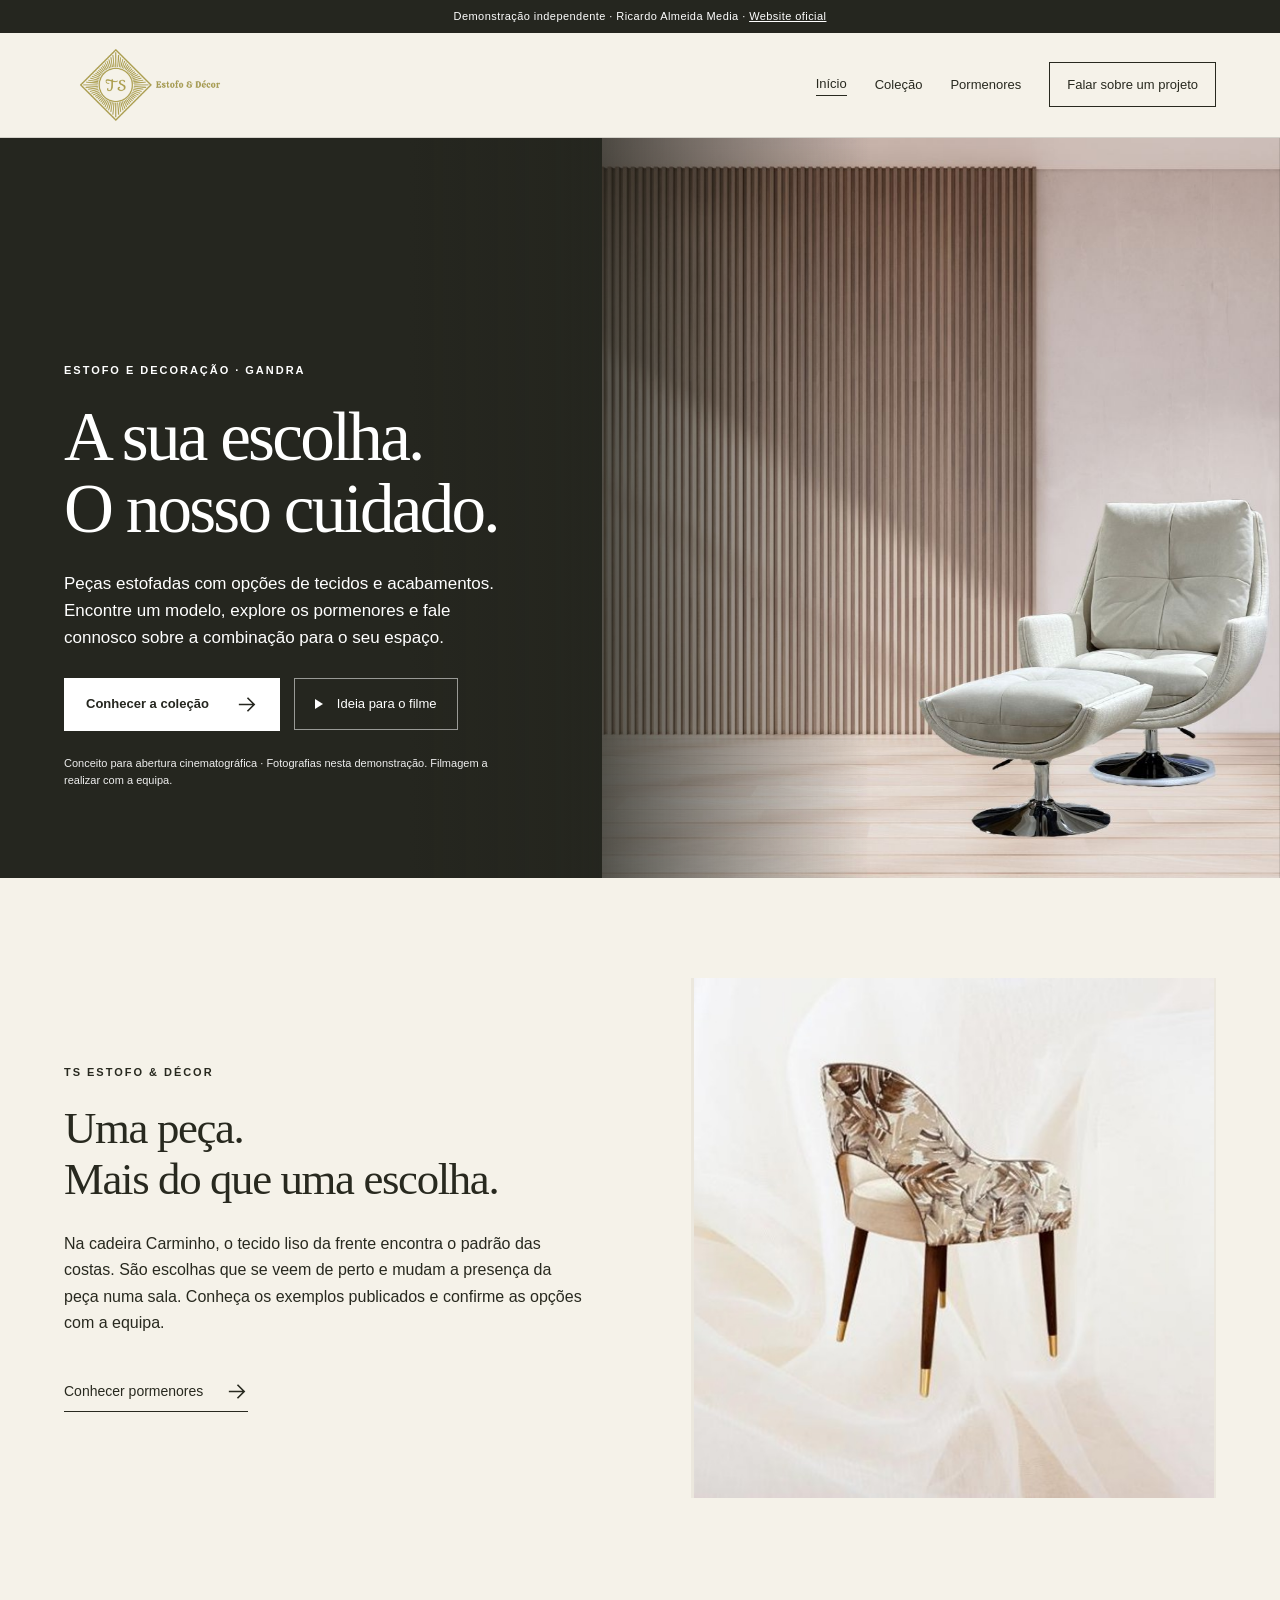
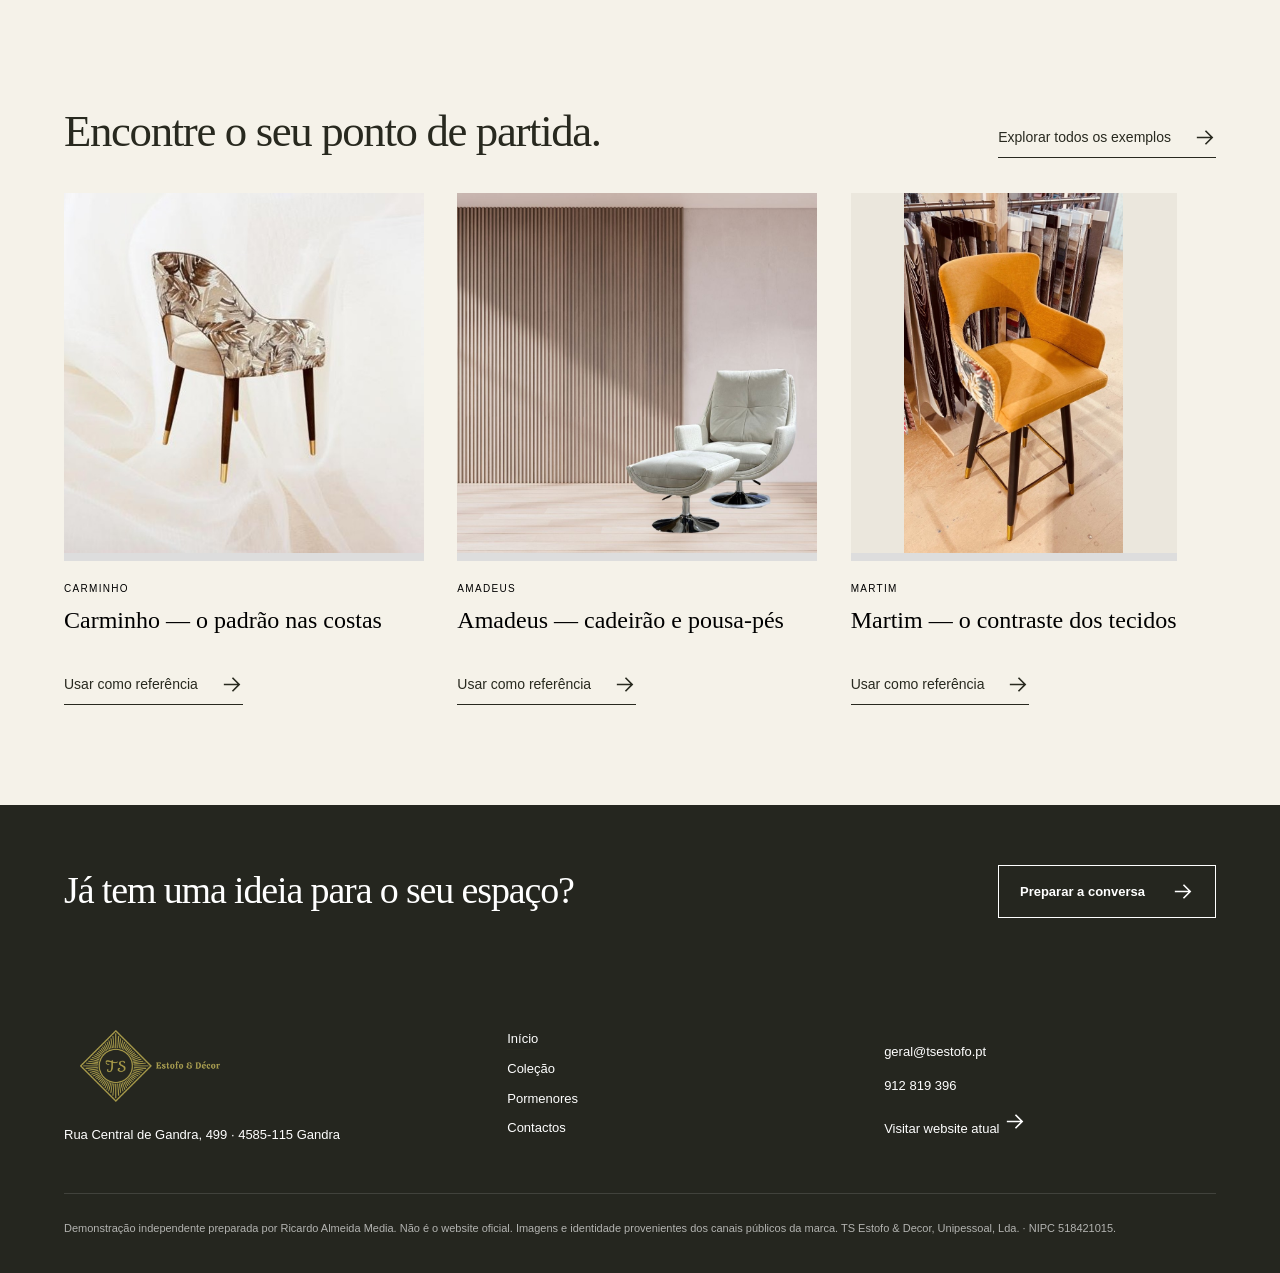
==== index.html @ f4ae8fb2 "Create independent branded website demonstration" ====
<!doctype html><html lang="pt-PT"><head><meta charset="utf-8"><meta name="viewport" content="width=device-width,initial-scale=1"><meta name="robots" content="noindex,nofollow,noarchive"><meta name="description" content="Demonstração independente de website para TS Estofo &amp; Décor."><title>Início · TS Estofo &amp; Décor</title><link rel="stylesheet" href="styles.css"><script src="site.js" defer></script></head><body class="ts"><a class="skip" href="#conteudo">Saltar para o conteúdo</a><div class="demo">Demonstração independente · Ricardo Almeida Media · <a href="https://tsestofo.pt/" target="_blank" rel="noopener">Website oficial</a></div><header class="header"><a class="brand" href="index.html"><img src="assets/logo.png" alt="TS Estofo &amp; Décor"><span>TS Estofo &amp; Décor</span></a><button class="menu" aria-label="Abrir menu" aria-expanded="false" aria-controls="mainnav">Menu <span aria-hidden="true">☰</span></button><nav id="mainnav" class="mainnav" aria-label="Navegação principal"><a href="index.html" aria-current="page">Início</a><a href="solucoes.html">Coleção</a><a href="trabalhos.html">Pormenores</a><a class="nav-cta" href="contactos.html">Falar sobre um projeto</a></nav></header><main id="conteudo"><section class="hero"><img src="assets/amadeus.jpg" alt="Trabalho apresentado no website da TS Estofo &amp; Décor" fetchpriority="high"><div class="hero-inner"><p class="eyebrow">ESTOFO E DECORAÇÃO · GANDRA</p><h1>A sua escolha.
O nosso cuidado.</h1><p>Peças estofadas com opções de tecidos e acabamentos. Encontre um modelo, explore os pormenores e fale connosco sobre a combinação para o seu espaço.</p><div class="actions"><a class="btn" href="solucoes.html">Conhecer a coleção<svg class="arrow" viewBox="0 0 24 24" fill="none" aria-hidden="true"><path d="M4 12h15M13 5l7 7-7 7" stroke="currentColor" stroke-width="1.7"/></svg></a><button class="film-button" data-film><span class="play" aria-hidden="true"></span>Ideia para o filme</button></div><p class="film-note">Conceito para abertura cinematográfica · Fotografias nesta demonstração. Filmagem a realizar com a equipa.</p></div></section><section class="section"><div class="wrap split"><div><p class="eyebrow">TS Estofo &amp; Décor</p><h2>Uma peça.
Mais do que uma escolha.</h2><p>Na cadeira Carminho, o tecido liso da frente encontra o padrão das costas. São escolhas que se veem de perto e mudam a presença da peça numa sala. Conheça os exemplos publicados e confirme as opções com a equipa.</p><a class="text-link" href="trabalhos.html">Conhecer pormenores<svg class="arrow" viewBox="0 0 24 24" fill="none" aria-hidden="true"><path d="M4 12h15M13 5l7 7-7 7" stroke="currentColor" stroke-width="1.7"/></svg></a></div><img src="assets/carminho.jpg" alt="Carminho — o padrão nas costas" loading="lazy"></div></section><section class="section"><div class="wrap"><div class="sectionhead"><h2>Encontre o seu ponto de partida.</h2><a class="text-link" href="trabalhos.html">Explorar todos os exemplos<svg class="arrow" viewBox="0 0 24 24" fill="none" aria-hidden="true"><path d="M4 12h15M13 5l7 7-7 7" stroke="currentColor" stroke-width="1.7"/></svg></a></div><div class="grid"><article data-category="Carminho"><button class="card" data-image="assets/carminho.jpg" data-title="Carminho — o padrão nas costas" aria-label="Ampliar Carminho — o padrão nas costas"><div class="frame"><img src="assets/carminho.jpg" alt="Carminho — o padrão nas costas" loading="lazy"></div><small>Carminho</small><h3>Carminho — o padrão nas costas</h3></button><a class="text-link" href="contactos.html?referencia=Carminho%20%E2%80%94%20o%20padr%C3%A3o%20nas%20costas">Usar como referência<svg class="arrow" viewBox="0 0 24 24" fill="none" aria-hidden="true"><path d="M4 12h15M13 5l7 7-7 7" stroke="currentColor" stroke-width="1.7"/></svg></a></article><article data-category="Amadeus"><button class="card" data-image="assets/amadeus.jpg" data-title="Amadeus — cadeirão e pousa-pés" aria-label="Ampliar Amadeus — cadeirão e pousa-pés"><div class="frame"><img src="assets/amadeus.jpg" alt="Amadeus — cadeirão e pousa-pés" loading="lazy"></div><small>Amadeus</small><h3>Amadeus — cadeirão e pousa-pés</h3></button><a class="text-link" href="contactos.html?referencia=Amadeus%20%E2%80%94%20cadeir%C3%A3o%20e%20pousa-p%C3%A9s">Usar como referência<svg class="arrow" viewBox="0 0 24 24" fill="none" aria-hidden="true"><path d="M4 12h15M13 5l7 7-7 7" stroke="currentColor" stroke-width="1.7"/></svg></a></article><article data-category="Martim"><button class="card" data-image="assets/martim.jpg" data-title="Martim — o contraste dos tecidos" aria-label="Ampliar Martim — o contraste dos tecidos"><div class="frame"><img src="assets/martim.jpg" alt="Martim — o contraste dos tecidos" loading="lazy"></div><small>Martim</small><h3>Martim — o contraste dos tecidos</h3></button><a class="text-link" href="contactos.html?referencia=Martim%20%E2%80%94%20o%20contraste%20dos%20tecidos">Usar como referência<svg class="arrow" viewBox="0 0 24 24" fill="none" aria-hidden="true"><path d="M4 12h15M13 5l7 7-7 7" stroke="currentColor" stroke-width="1.7"/></svg></a></article></div></div></section><section class="band"><div class="wrap"><h2>Já tem uma ideia para o seu espaço?</h2><a class="btn outline" href="contactos.html">Preparar a conversa<svg class="arrow" viewBox="0 0 24 24" fill="none" aria-hidden="true"><path d="M4 12h15M13 5l7 7-7 7" stroke="currentColor" stroke-width="1.7"/></svg></a></div></section></main><footer class="footer"><div class="wrap"><div class="footer-top"><div><a class="brand" href="index.html"><img src="assets/logo.png" alt="TS Estofo &amp; Décor"><span>TS Estofo &amp; Décor</span></a><p>Rua Central de Gandra, 499 · 4585-115 Gandra</p></div><nav aria-label="Navegação de rodapé"><a href="index.html" aria-current="page">Início</a><a href="solucoes.html">Coleção</a><a href="trabalhos.html">Pormenores</a><a href="contactos.html">Contactos</a></nav><div><p><a href="mailto:geral@tsestofo.pt">geral@tsestofo.pt</a></p><p><a href="tel:+351912819396">912 819 396</a></p><a href="https://tsestofo.pt/" target="_blank" rel="noopener">Visitar website atual <svg class="arrow" viewBox="0 0 24 24" fill="none" aria-hidden="true"><path d="M4 12h15M13 5l7 7-7 7" stroke="currentColor" stroke-width="1.7"/></svg></a></div></div><p class="legal">Demonstração independente preparada por Ricardo Almeida Media. Não é o website oficial. Imagens e identidade provenientes dos canais públicos da marca. TS Estofo &amp; Decor, Unipessoal, Lda. · NIPC 518421015.</p></div></footer><dialog class="modal" id="film-dialog" aria-labelledby="film-title"><button class="close" data-close>Fechar</button><p class="eyebrow">PROPOSTA DE FILMAGEM</p><h2 id="film-title">Do tecido à peça pronta.</h2><p>A ideia é acompanhar uma peça como a Carminho, desde a escolha dos tecidos até ao resultado. Um filme curto, a produzir com a equipa, para abrir o website com o trabalho de quem faz.</p><div class="story"><div><span>01</span><h3>Escolha</h3><p>Filmar as amostras e a escolha da combinação de tecidos com a equipa.</p></div><div><span>02</span><h3>Estofo</h3><p>Acompanhar as pessoas a trabalhar na peça, nas etapas de produção que forem combinadas.</p></div><div><span>03</span><h3>Pormenor</h3><p>Terminar nas costas com padrão, na frente lisa e no conjunto da cadeira pronta.</p></div></div><p class="small">Este é o plano de um filme futuro, ainda não produzido. A abertura desta demonstração usa fotografias da marca com movimento suave.</p></dialog><dialog class="modal" id="image-dialog" aria-label="Imagem em detalhe"><button class="close" data-close>Fechar</button><img src="assets/amadeus.jpg" alt=""><h2></h2><p class="small">Imagem publicada pela marca no website atual.</p></dialog></body></html>
---- styles.css ----
*{box-sizing:border-box}html{scroll-behavior:smooth;scroll-padding-top:110px}body{margin:0;background:var(--paper);color:var(--ink);font:16px/1.65 Arial,sans-serif}body.sofa{--paper:#f4f1eb;--ink:#24251f;--accent:#514c3c;--dark:#24251f;--title:Georgia,serif}body.ferral{--paper:#f0f2ed;--ink:#15301f;--accent:#277340;--dark:#102a1b;--title:Arial,sans-serif}body.aveleiras{--paper:#f7f5f0;--ink:#252222;--accent:#d71920;--dark:#242020;--title:Georgia,serif}a{color:inherit;text-decoration:none}button,input,textarea,select{font:inherit}button,a,input,select,textarea{touch-action:manipulation}button{cursor:pointer}a:focus-visible,button:focus-visible{outline:3px solid var(--accent);outline-offset:5px}.demo{background:var(--dark);color:#fff;font-size:11px;letter-spacing:.04em;text-align:center;padding:8px 18px;line-height:1.5}.demo a{text-decoration:underline}.header{display:flex;align-items:center;justify-content:space-between;padding:14px 5vw;border-bottom:1px solid #0002;background:var(--paper);gap:20px;position:relative;z-index:20}.brand{display:flex;align-items:center;gap:10px;font-size:14px;font-weight:600;line-height:1.25;max-width:260px}.brand img{width:58px;height:58px;object-fit:contain}.sofa .brand img{width:130px;filter:brightness(0)}.sofa .brand span{display:none}.ferral .brand img{width:135px;height:63px}.ferral .brand span{display:none}nav{display:flex;align-items:center;gap:28px;font-size:13px}nav a[aria-current=page]{border-bottom:1px solid var(--ink)}.nav-cta{padding:11px 17px;border:1px solid var(--ink)}.menu{display:none;border:0;background:none;padding:8px}.hero{min-height:660px;height:calc(100svh - 140px);max-height:950px;position:relative;display:flex;align-items:flex-end;isolation:isolate;background:var(--dark);color:white;overflow:hidden}.hero>img{position:absolute;inset:0;width:100%;height:100%;object-fit:cover;z-index:-2;animation:drift 20s ease-out forwards}.hero:after{content:"";position:absolute;inset:0;background:linear-gradient(90deg,#0009,transparent 95%),linear-gradient(0deg,#0009,transparent 80%);z-index:-1}.hero-inner{padding:5vw;width:min(1100px,100%)}.eyebrow{text-transform:uppercase;font-size:11px;letter-spacing:.18em;font-weight:700;margin:0 0 22px}.hero h1{font:400 clamp(48px,5.7vw,86px)/1.05 var(--title);letter-spacing:-.04em;white-space:pre-line;margin:0 0 24px;max-width:860px}.ferral h1,.ferral h2{font-weight:700}.hero p:not(.eyebrow){max-width:530px;color:#fff;font-size:17px;line-height:1.6}.actions{display:flex;gap:14px;align-items:center;flex-wrap:wrap;margin-top:26px}.btn{display:inline-flex;gap:26px;align-items:center;justify-content:space-between;background:var(--accent);color:white;border:1px solid transparent;padding:14px 21px;font-size:13px;font-weight:600;min-height:50px}.hero .btn{background:#fff;color:var(--dark)}.btn.outline{background:transparent;border-color:currentColor;color:inherit}.arrow{width:23px;height:23px;flex-shrink:0}.film-note{font-size:11px!important;margin-top:24px!important;max-width:600px!important;color:#eee!important}.wrap{width:min(1280px,90%);margin:auto}.section{padding:100px 0}.split{display:grid;grid-template-columns:1fr 1fr;gap:8vw;align-items:center}.split img{width:100%;height:520px;object-fit:cover}.split h2,h2{font:400 clamp(34px,3.5vw,56px)/1.15 var(--title);letter-spacing:-.03em;margin:0 0 25px;white-space:pre-line}.split p{max-width:520px}.text-link{display:inline-flex;align-items:center;gap:22px;border-bottom:1px solid;padding:8px 0;font-size:14px;margin-top:20px}.sectionhead{display:flex;align-items:end;justify-content:space-between;gap:25px;margin-bottom:35px}.sectionhead h2{margin:0}.grid{display:grid;grid-template-columns:repeat(3,1fr);gap:28px}.card{border:0;background:none;padding:0;text-align:left;min-width:0}.card img{width:100%;height:300px;object-fit:cover;transition:transform .5s}.card .frame{overflow:hidden;background:#ddd}.card:hover img{transform:scale(1.04)}.card small{display:block;font-size:10px;letter-spacing:.13em;text-transform:uppercase;margin-top:20px}.card h3{font:400 24px/1.3 var(--title);margin:8px 0}.card p{font-size:14px;max-width:36em}.band{background:var(--dark);color:#fff;padding:60px 0}.band .wrap{display:flex;justify-content:space-between;align-items:center;gap:35px}.band h2{margin:0;font-size:38px;max-width:730px}.page-title{padding:85px 0 55px}.page-title h1{font:400 clamp(42px,5vw,72px)/1.1 var(--title);letter-spacing:-.035em;margin:0 0 25px;max-width:900px}.page-title p{max-width:680px}.services{display:grid;grid-template-columns:1fr 1fr;gap:0 55px}.service{border-top:1px solid #0003;padding:35px 0 42px}.service .number{color:var(--accent);font-size:12px}.service h2{font-size:31px;margin:18px 0}.service p{max-width:520px}.filterbar{display:flex;flex-wrap:wrap;gap:8px;margin:0 0 35px}.filterbar button{padding:10px 16px;border:1px solid #0003;background:none;color:var(--ink);font-size:13px}.filterbar button[aria-pressed=true]{background:var(--dark);color:#fff}.small{font-size:12px;opacity:.8}.facts{display:grid;grid-template-columns:repeat(3,1fr);gap:40px}.facts h3{font-size:19px;font-weight:500}.facts p{font-size:14px}.film-section{background:var(--dark);color:#fff;padding:75px 0}.film-section p{max-width:620px}.contact-grid{display:grid;grid-template-columns:.9fr 1.1fr;gap:7vw}.contact-line{padding:22px 0;border-bottom:1px solid #0003}.contact-line small{font-size:10px;text-transform:uppercase;letter-spacing:.1em;display:block;margin-bottom:7px}.contact-line a{overflow-wrap:anywhere;font-size:18px}.brief-form{background:white;padding:35px}.brief-form h2{font-size:30px}.brief-form label{display:block;margin:20px 0 7px;font-size:13px}input,select,textarea{width:100%;padding:12px;border:1px solid #0003;background:#fff;color:#222;border-radius:0}textarea{min-height:120px;resize:vertical}.brief-form .btn{margin-top:20px}.result{margin-top:25px;white-space:pre-wrap;border-left:3px solid var(--accent);padding-left:16px;font-size:14px}.footer{padding:50px 0 25px;background:var(--dark);color:#fff}.footer-top{display:grid;grid-template-columns:1.2fr 1fr 1fr;gap:45px}.footer p,.footer a{font-size:13px}.footer .brand img{filter:none}.sofa .footer .brand img{filter:none}.footer .brand{margin-bottom:20px}.footer nav{display:flex;flex-direction:column;align-items:start;gap:8px}.legal{font-size:11px!important;opacity:.65;border-top:1px solid #fff3;padding-top:25px;margin-top:35px}.modal{border:0;background:var(--paper);color:var(--ink);padding:34px;max-width:900px;width:90vw;max-height:90svh;overflow:auto}.modal::backdrop{background:#000b}.modal img{width:100%;max-height:68svh;object-fit:contain}.close{display:block;margin-left:auto;border:1px solid;padding:7px 15px;background:none;color:inherit;margin-bottom:20px}.modal h2{font-size:32px}.modal h3{font-size:20px}.story{display:grid;grid-template-columns:repeat(3,1fr);gap:25px;margin:30px 0}.story span{font-size:12px;color:var(--accent)}.story p{font-size:14px}.film-button{background:none;border:1px solid #fff8;color:white;padding:14px 20px;display:inline-flex;align-items:center;gap:14px;font-size:13px;min-height:50px}.play{width:0;height:0;border-top:5px solid transparent;border-bottom:5px solid transparent;border-left:8px solid currentColor}.no-bottom{padding-bottom:0}.prose{max-width:820px}.prose p{font-size:17px}.skip{position:absolute;top:-60px;padding:15px;background:#fff;color:#111;z-index:100}.skip:focus{top:0}[hidden]{display:none!important}@keyframes drift{from{transform:scale(1.055)}to{transform:scale(1)}}@media(prefers-reduced-motion:reduce){html{scroll-behavior:auto}*,*:before,*:after{animation:none!important;transition:none!important}}@media(max-width:850px){.header{padding:12px 5vw}.menu{display:block}nav.mainnav{display:none;position:absolute;top:100%;left:0;width:100%;background:var(--paper);padding:25px 5vw;flex-direction:column;align-items:start;box-shadow:0 15px 20px #0002}nav.mainnav.open{display:flex}.hero{min-height:640px;height:82svh}.hero-inner{padding:10vw 6vw}.hero h1{font-size:clamp(44px,9vw,66px)}.hero p:not(.eyebrow){font-size:15px}.hero>img{object-position:60%}.section{padding:65px 0}.split,.contact-grid{grid-template-columns:1fr;gap:35px}.split img{height:380px}.grid{grid-template-columns:1fr 1fr;gap:25px 18px}.card img{height:250px}.sectionhead{display:block}.sectionhead>a{margin-top:20px}.facts{gap:20px}.band .wrap{display:block}.band .btn{margin-top:25px}.footer-top{grid-template-columns:1fr 1fr}.footer-top>div:first-child{grid-column:1/-1}.page-title{padding:60px 0 35px}}@media(max-width:520px){.demo{font-size:10px}.brand{font-size:12px}.brand img{width:46px;height:46px}.sofa .brand img{width:110px}.ferral .brand img{width:115px;height:54px}.hero{min-height:650px}.hero h1{font-size:49px}.hero-inner{padding-bottom:35px}.actions{gap:10px}.actions .btn,.film-button{font-size:12px;padding:13px 16px}.hero .eyebrow{font-size:10px;letter-spacing:.12em}.grid,.services,.facts{grid-template-columns:1fr}.card img{height:300px}.split img{height:310px}.sectionhead h2{font-size:35px}.section{padding:50px 0}.story{grid-template-columns:1fr;gap:10px}.modal{padding:24px}.footer-top{gap:30px}.brief-form{padding:25px}.page-title h1{font-size:43px}.band h2{font-size:32px}}

body.ts{--paper:#f5f2e9;--ink:#28291f;--accent:#6b6231;--dark:#25261f;--title:Georgia,serif}
.ts .brand img{width:172px;height:76px}.ts .brand span{display:none}
.ts .hero{background:#25261f;min-height:670px;height:calc(100svh - 160px);max-height:880px}
.ts .hero>img{left:47%;width:53%;object-position:center;object-fit:cover;animation:drift 20s ease-out forwards}
.ts .hero:after{background:linear-gradient(90deg,#25261f 0%,#25261f 32%,#25261fdd 44%,#25261f00 68%)}
.ts .hero-inner{width:61%;padding-bottom:6vw}.ts .hero h1{font-size:clamp(46px,5.4vw,80px);max-width:650px}.ts .hero p:not(.eyebrow){max-width:450px}
.ts .card img{object-fit:contain;background:#ebe7dd;height:360px}.ts .split img{object-fit:contain;background:#ebe7dd}
.ts .footer a,.ts .footer p{overflow-wrap:anywhere}.ts .film-note{max-width:440px!important}
.choice{display:grid;grid-template-columns:1fr 1fr;gap:6vw;align-items:center;background:#ece7da;padding:45px;margin-top:55px}
.choice img{width:100%;height:470px;object-fit:contain}.choice h2{font-size:42px}.choice p{max-width:460px}.choice-tabs{display:flex;gap:10px;margin-top:25px;flex-wrap:wrap}.choice-tabs button{border:1px solid #6b6231;background:transparent;color:#28291f;padding:12px 17px}.choice-tabs button[aria-pressed=true]{background:#25261f;color:#fff}.choice-caption{font-size:12px}
@media(max-width:850px){.ts .hero{min-height:740px;height:auto;display:block;padding-top:370px}.ts .hero>img{inset:0 0 auto;left:0;width:100%;height:420px;object-position:center 70%}.ts .hero:after{background:linear-gradient(0deg,#25261f 0%,#25261f 43%,#25261f00 69%)}.ts .hero-inner{width:100%;padding:35px 6vw 45px}.ts .hero h1{font-size:57px}.ts .hero p:not(.eyebrow){max-width:540px}.choice{grid-template-columns:1fr;gap:20px;padding:30px}.choice img{height:400px}.ts .brand img{height:62px;width:155px}}
@media(max-width:520px){.ts .hero{padding-top:275px;min-height:0}.ts .hero>img{height:350px;object-position:center 72%}.ts .hero:after{background:linear-gradient(0deg,#25261f 0%,#25261f 54%,#25261f00 73%)}.ts .hero h1{font-size:48px}.ts .hero-inner{padding-top:35px}.ts .card img{height:350px}.ts .brand img{width:138px;height:57px}.choice{padding:24px;margin-top:40px}.choice img{height:320px}.choice h2{font-size:34px}}
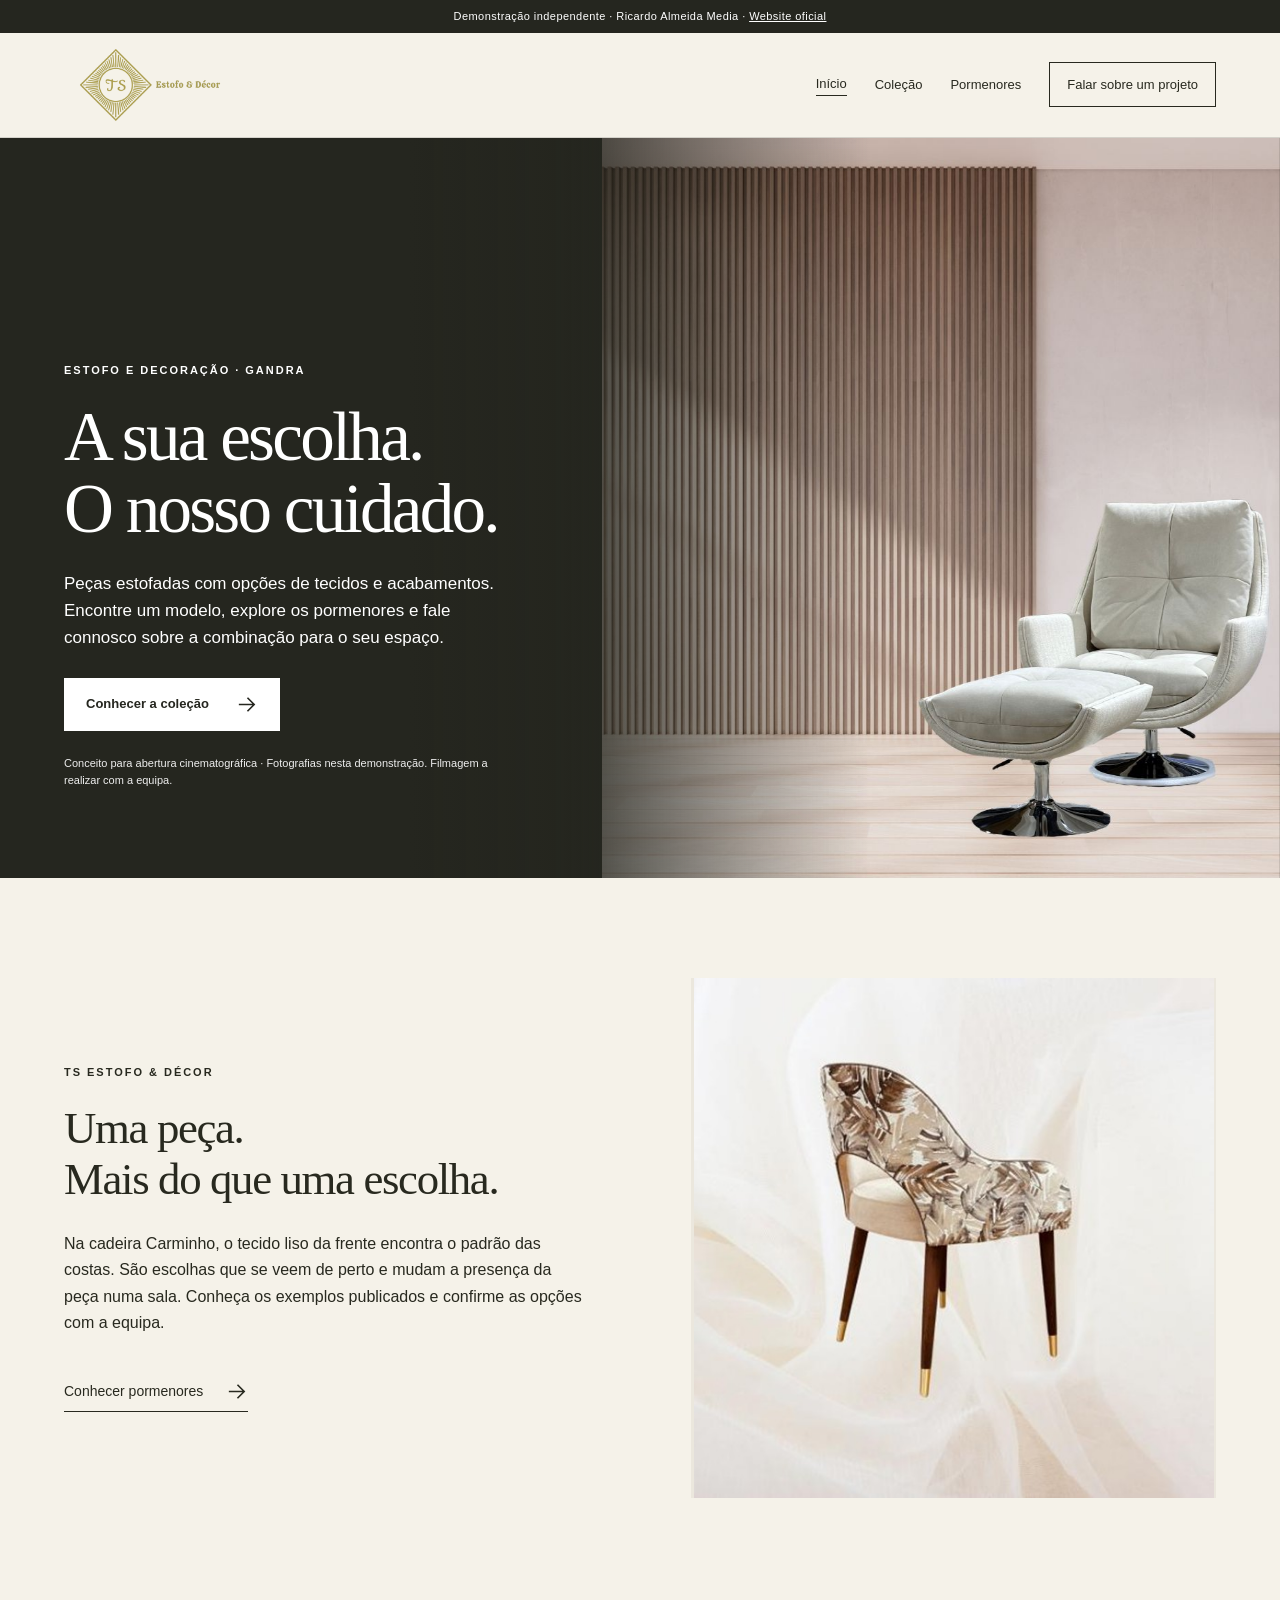
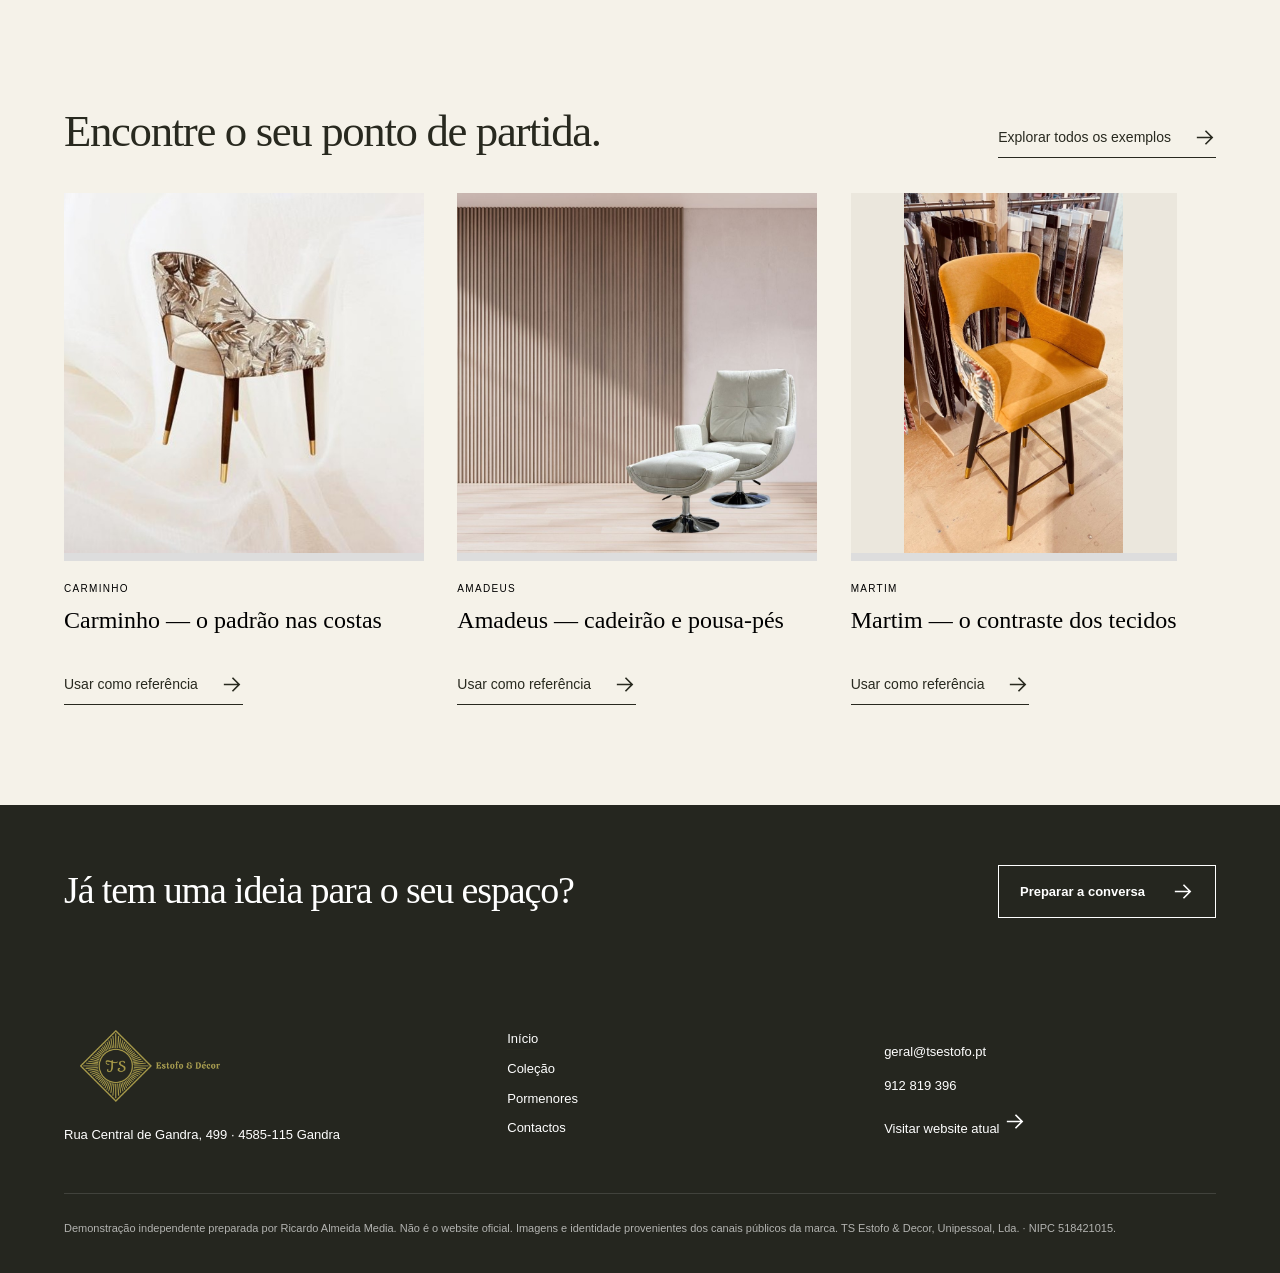
==== commit 50907255: "Keep filming proposal in private outreach materials" ====
--- a/index.html
+++ b/index.html
@@ -1,3 +1,3 @@
 <!doctype html><html lang="pt-PT"><head><meta charset="utf-8"><meta name="viewport" content="width=device-width,initial-scale=1"><meta name="robots" content="noindex,nofollow,noarchive"><meta name="description" content="Demonstração independente de website para TS Estofo &amp; Décor."><title>Início · TS Estofo &amp; Décor</title><link rel="stylesheet" href="styles.css"><script src="site.js" defer></script></head><body class="ts"><a class="skip" href="#conteudo">Saltar para o conteúdo</a><div class="demo">Demonstração independente · Ricardo Almeida Media · <a href="https://tsestofo.pt/" target="_blank" rel="noopener">Website oficial</a></div><header class="header"><a class="brand" href="index.html"><img src="assets/logo.png" alt="TS Estofo &amp; Décor"><span>TS Estofo &amp; Décor</span></a><button class="menu" aria-label="Abrir menu" aria-expanded="false" aria-controls="mainnav">Menu <span aria-hidden="true">☰</span></button><nav id="mainnav" class="mainnav" aria-label="Navegação principal"><a href="index.html" aria-current="page">Início</a><a href="solucoes.html">Coleção</a><a href="trabalhos.html">Pormenores</a><a class="nav-cta" href="contactos.html">Falar sobre um projeto</a></nav></header><main id="conteudo"><section class="hero"><img src="assets/amadeus.jpg" alt="Trabalho apresentado no website da TS Estofo &amp; Décor" fetchpriority="high"><div class="hero-inner"><p class="eyebrow">ESTOFO E DECORAÇÃO · GANDRA</p><h1>A sua escolha.
-O nosso cuidado.</h1><p>Peças estofadas com opções de tecidos e acabamentos. Encontre um modelo, explore os pormenores e fale connosco sobre a combinação para o seu espaço.</p><div class="actions"><a class="btn" href="solucoes.html">Conhecer a coleção<svg class="arrow" viewBox="0 0 24 24" fill="none" aria-hidden="true"><path d="M4 12h15M13 5l7 7-7 7" stroke="currentColor" stroke-width="1.7"/></svg></a><button class="film-button" data-film><span class="play" aria-hidden="true"></span>Ideia para o filme</button></div><p class="film-note">Conceito para abertura cinematográfica · Fotografias nesta demonstração. Filmagem a realizar com a equipa.</p></div></section><section class="section"><div class="wrap split"><div><p class="eyebrow">TS Estofo &amp; Décor</p><h2>Uma peça.
-Mais do que uma escolha.</h2><p>Na cadeira Carminho, o tecido liso da frente encontra o padrão das costas. São escolhas que se veem de perto e mudam a presença da peça numa sala. Conheça os exemplos publicados e confirme as opções com a equipa.</p><a class="text-link" href="trabalhos.html">Conhecer pormenores<svg class="arrow" viewBox="0 0 24 24" fill="none" aria-hidden="true"><path d="M4 12h15M13 5l7 7-7 7" stroke="currentColor" stroke-width="1.7"/></svg></a></div><img src="assets/carminho.jpg" alt="Carminho — o padrão nas costas" loading="lazy"></div></section><section class="section"><div class="wrap"><div class="sectionhead"><h2>Encontre o seu ponto de partida.</h2><a class="text-link" href="trabalhos.html">Explorar todos os exemplos<svg class="arrow" viewBox="0 0 24 24" fill="none" aria-hidden="true"><path d="M4 12h15M13 5l7 7-7 7" stroke="currentColor" stroke-width="1.7"/></svg></a></div><div class="grid"><article data-category="Carminho"><button class="card" data-image="assets/carminho.jpg" data-title="Carminho — o padrão nas costas" aria-label="Ampliar Carminho — o padrão nas costas"><div class="frame"><img src="assets/carminho.jpg" alt="Carminho — o padrão nas costas" loading="lazy"></div><small>Carminho</small><h3>Carminho — o padrão nas costas</h3></button><a class="text-link" href="contactos.html?referencia=Carminho%20%E2%80%94%20o%20padr%C3%A3o%20nas%20costas">Usar como referência<svg class="arrow" viewBox="0 0 24 24" fill="none" aria-hidden="true"><path d="M4 12h15M13 5l7 7-7 7" stroke="currentColor" stroke-width="1.7"/></svg></a></article><article data-category="Amadeus"><button class="card" data-image="assets/amadeus.jpg" data-title="Amadeus — cadeirão e pousa-pés" aria-label="Ampliar Amadeus — cadeirão e pousa-pés"><div class="frame"><img src="assets/amadeus.jpg" alt="Amadeus — cadeirão e pousa-pés" loading="lazy"></div><small>Amadeus</small><h3>Amadeus — cadeirão e pousa-pés</h3></button><a class="text-link" href="contactos.html?referencia=Amadeus%20%E2%80%94%20cadeir%C3%A3o%20e%20pousa-p%C3%A9s">Usar como referência<svg class="arrow" viewBox="0 0 24 24" fill="none" aria-hidden="true"><path d="M4 12h15M13 5l7 7-7 7" stroke="currentColor" stroke-width="1.7"/></svg></a></article><article data-category="Martim"><button class="card" data-image="assets/martim.jpg" data-title="Martim — o contraste dos tecidos" aria-label="Ampliar Martim — o contraste dos tecidos"><div class="frame"><img src="assets/martim.jpg" alt="Martim — o contraste dos tecidos" loading="lazy"></div><small>Martim</small><h3>Martim — o contraste dos tecidos</h3></button><a class="text-link" href="contactos.html?referencia=Martim%20%E2%80%94%20o%20contraste%20dos%20tecidos">Usar como referência<svg class="arrow" viewBox="0 0 24 24" fill="none" aria-hidden="true"><path d="M4 12h15M13 5l7 7-7 7" stroke="currentColor" stroke-width="1.7"/></svg></a></article></div></div></section><section class="band"><div class="wrap"><h2>Já tem uma ideia para o seu espaço?</h2><a class="btn outline" href="contactos.html">Preparar a conversa<svg class="arrow" viewBox="0 0 24 24" fill="none" aria-hidden="true"><path d="M4 12h15M13 5l7 7-7 7" stroke="currentColor" stroke-width="1.7"/></svg></a></div></section></main><footer class="footer"><div class="wrap"><div class="footer-top"><div><a class="brand" href="index.html"><img src="assets/logo.png" alt="TS Estofo &amp; Décor"><span>TS Estofo &amp; Décor</span></a><p>Rua Central de Gandra, 499 · 4585-115 Gandra</p></div><nav aria-label="Navegação de rodapé"><a href="index.html" aria-current="page">Início</a><a href="solucoes.html">Coleção</a><a href="trabalhos.html">Pormenores</a><a href="contactos.html">Contactos</a></nav><div><p><a href="mailto:geral@tsestofo.pt">geral@tsestofo.pt</a></p><p><a href="tel:+351912819396">912 819 396</a></p><a href="https://tsestofo.pt/" target="_blank" rel="noopener">Visitar website atual <svg class="arrow" viewBox="0 0 24 24" fill="none" aria-hidden="true"><path d="M4 12h15M13 5l7 7-7 7" stroke="currentColor" stroke-width="1.7"/></svg></a></div></div><p class="legal">Demonstração independente preparada por Ricardo Almeida Media. Não é o website oficial. Imagens e identidade provenientes dos canais públicos da marca. TS Estofo &amp; Decor, Unipessoal, Lda. · NIPC 518421015.</p></div></footer><dialog class="modal" id="film-dialog" aria-labelledby="film-title"><button class="close" data-close>Fechar</button><p class="eyebrow">PROPOSTA DE FILMAGEM</p><h2 id="film-title">Do tecido à peça pronta.</h2><p>A ideia é acompanhar uma peça como a Carminho, desde a escolha dos tecidos até ao resultado. Um filme curto, a produzir com a equipa, para abrir o website com o trabalho de quem faz.</p><div class="story"><div><span>01</span><h3>Escolha</h3><p>Filmar as amostras e a escolha da combinação de tecidos com a equipa.</p></div><div><span>02</span><h3>Estofo</h3><p>Acompanhar as pessoas a trabalhar na peça, nas etapas de produção que forem combinadas.</p></div><div><span>03</span><h3>Pormenor</h3><p>Terminar nas costas com padrão, na frente lisa e no conjunto da cadeira pronta.</p></div></div><p class="small">Este é o plano de um filme futuro, ainda não produzido. A abertura desta demonstração usa fotografias da marca com movimento suave.</p></dialog><dialog class="modal" id="image-dialog" aria-label="Imagem em detalhe"><button class="close" data-close>Fechar</button><img src="assets/amadeus.jpg" alt=""><h2></h2><p class="small">Imagem publicada pela marca no website atual.</p></dialog></body></html>+O nosso cuidado.</h1><p>Peças estofadas com opções de tecidos e acabamentos. Encontre um modelo, explore os pormenores e fale connosco sobre a combinação para o seu espaço.</p><div class="actions"><a class="btn" href="solucoes.html">Conhecer a coleção<svg class="arrow" viewBox="0 0 24 24" fill="none" aria-hidden="true"><path d="M4 12h15M13 5l7 7-7 7" stroke="currentColor" stroke-width="1.7"/></svg></a></div><p class="film-note">Conceito para abertura cinematográfica · Fotografias nesta demonstração. Filmagem a realizar com a equipa.</p></div></section><section class="section"><div class="wrap split"><div><p class="eyebrow">TS Estofo &amp; Décor</p><h2>Uma peça.
+Mais do que uma escolha.</h2><p>Na cadeira Carminho, o tecido liso da frente encontra o padrão das costas. São escolhas que se veem de perto e mudam a presença da peça numa sala. Conheça os exemplos publicados e confirme as opções com a equipa.</p><a class="text-link" href="trabalhos.html">Conhecer pormenores<svg class="arrow" viewBox="0 0 24 24" fill="none" aria-hidden="true"><path d="M4 12h15M13 5l7 7-7 7" stroke="currentColor" stroke-width="1.7"/></svg></a></div><img src="assets/carminho.jpg" alt="Carminho — o padrão nas costas" loading="lazy"></div></section><section class="section"><div class="wrap"><div class="sectionhead"><h2>Encontre o seu ponto de partida.</h2><a class="text-link" href="trabalhos.html">Explorar todos os exemplos<svg class="arrow" viewBox="0 0 24 24" fill="none" aria-hidden="true"><path d="M4 12h15M13 5l7 7-7 7" stroke="currentColor" stroke-width="1.7"/></svg></a></div><div class="grid"><article data-category="Carminho"><button class="card" data-image="assets/carminho.jpg" data-title="Carminho — o padrão nas costas" aria-label="Ampliar Carminho — o padrão nas costas"><div class="frame"><img src="assets/carminho.jpg" alt="Carminho — o padrão nas costas" loading="lazy"></div><small>Carminho</small><h3>Carminho — o padrão nas costas</h3></button><a class="text-link" href="contactos.html?referencia=Carminho%20%E2%80%94%20o%20padr%C3%A3o%20nas%20costas">Usar como referência<svg class="arrow" viewBox="0 0 24 24" fill="none" aria-hidden="true"><path d="M4 12h15M13 5l7 7-7 7" stroke="currentColor" stroke-width="1.7"/></svg></a></article><article data-category="Amadeus"><button class="card" data-image="assets/amadeus.jpg" data-title="Amadeus — cadeirão e pousa-pés" aria-label="Ampliar Amadeus — cadeirão e pousa-pés"><div class="frame"><img src="assets/amadeus.jpg" alt="Amadeus — cadeirão e pousa-pés" loading="lazy"></div><small>Amadeus</small><h3>Amadeus — cadeirão e pousa-pés</h3></button><a class="text-link" href="contactos.html?referencia=Amadeus%20%E2%80%94%20cadeir%C3%A3o%20e%20pousa-p%C3%A9s">Usar como referência<svg class="arrow" viewBox="0 0 24 24" fill="none" aria-hidden="true"><path d="M4 12h15M13 5l7 7-7 7" stroke="currentColor" stroke-width="1.7"/></svg></a></article><article data-category="Martim"><button class="card" data-image="assets/martim.jpg" data-title="Martim — o contraste dos tecidos" aria-label="Ampliar Martim — o contraste dos tecidos"><div class="frame"><img src="assets/martim.jpg" alt="Martim — o contraste dos tecidos" loading="lazy"></div><small>Martim</small><h3>Martim — o contraste dos tecidos</h3></button><a class="text-link" href="contactos.html?referencia=Martim%20%E2%80%94%20o%20contraste%20dos%20tecidos">Usar como referência<svg class="arrow" viewBox="0 0 24 24" fill="none" aria-hidden="true"><path d="M4 12h15M13 5l7 7-7 7" stroke="currentColor" stroke-width="1.7"/></svg></a></article></div></div></section><section class="band"><div class="wrap"><h2>Já tem uma ideia para o seu espaço?</h2><a class="btn outline" href="contactos.html">Preparar a conversa<svg class="arrow" viewBox="0 0 24 24" fill="none" aria-hidden="true"><path d="M4 12h15M13 5l7 7-7 7" stroke="currentColor" stroke-width="1.7"/></svg></a></div></section></main><footer class="footer"><div class="wrap"><div class="footer-top"><div><a class="brand" href="index.html"><img src="assets/logo.png" alt="TS Estofo &amp; Décor"><span>TS Estofo &amp; Décor</span></a><p>Rua Central de Gandra, 499 · 4585-115 Gandra</p></div><nav aria-label="Navegação de rodapé"><a href="index.html" aria-current="page">Início</a><a href="solucoes.html">Coleção</a><a href="trabalhos.html">Pormenores</a><a href="contactos.html">Contactos</a></nav><div><p><a href="mailto:geral@tsestofo.pt">geral@tsestofo.pt</a></p><p><a href="tel:+351912819396">912 819 396</a></p><a href="https://tsestofo.pt/" target="_blank" rel="noopener">Visitar website atual <svg class="arrow" viewBox="0 0 24 24" fill="none" aria-hidden="true"><path d="M4 12h15M13 5l7 7-7 7" stroke="currentColor" stroke-width="1.7"/></svg></a></div></div><p class="legal">Demonstração independente preparada por Ricardo Almeida Media. Não é o website oficial. Imagens e identidade provenientes dos canais públicos da marca. TS Estofo &amp; Decor, Unipessoal, Lda. · NIPC 518421015.</p></div></footer><dialog class="modal" id="image-dialog" aria-label="Imagem em detalhe"><button class="close" data-close>Fechar</button><img src="assets/amadeus.jpg" alt=""><h2></h2><p class="small">Imagem publicada pela marca no website atual.</p></dialog></body></html>
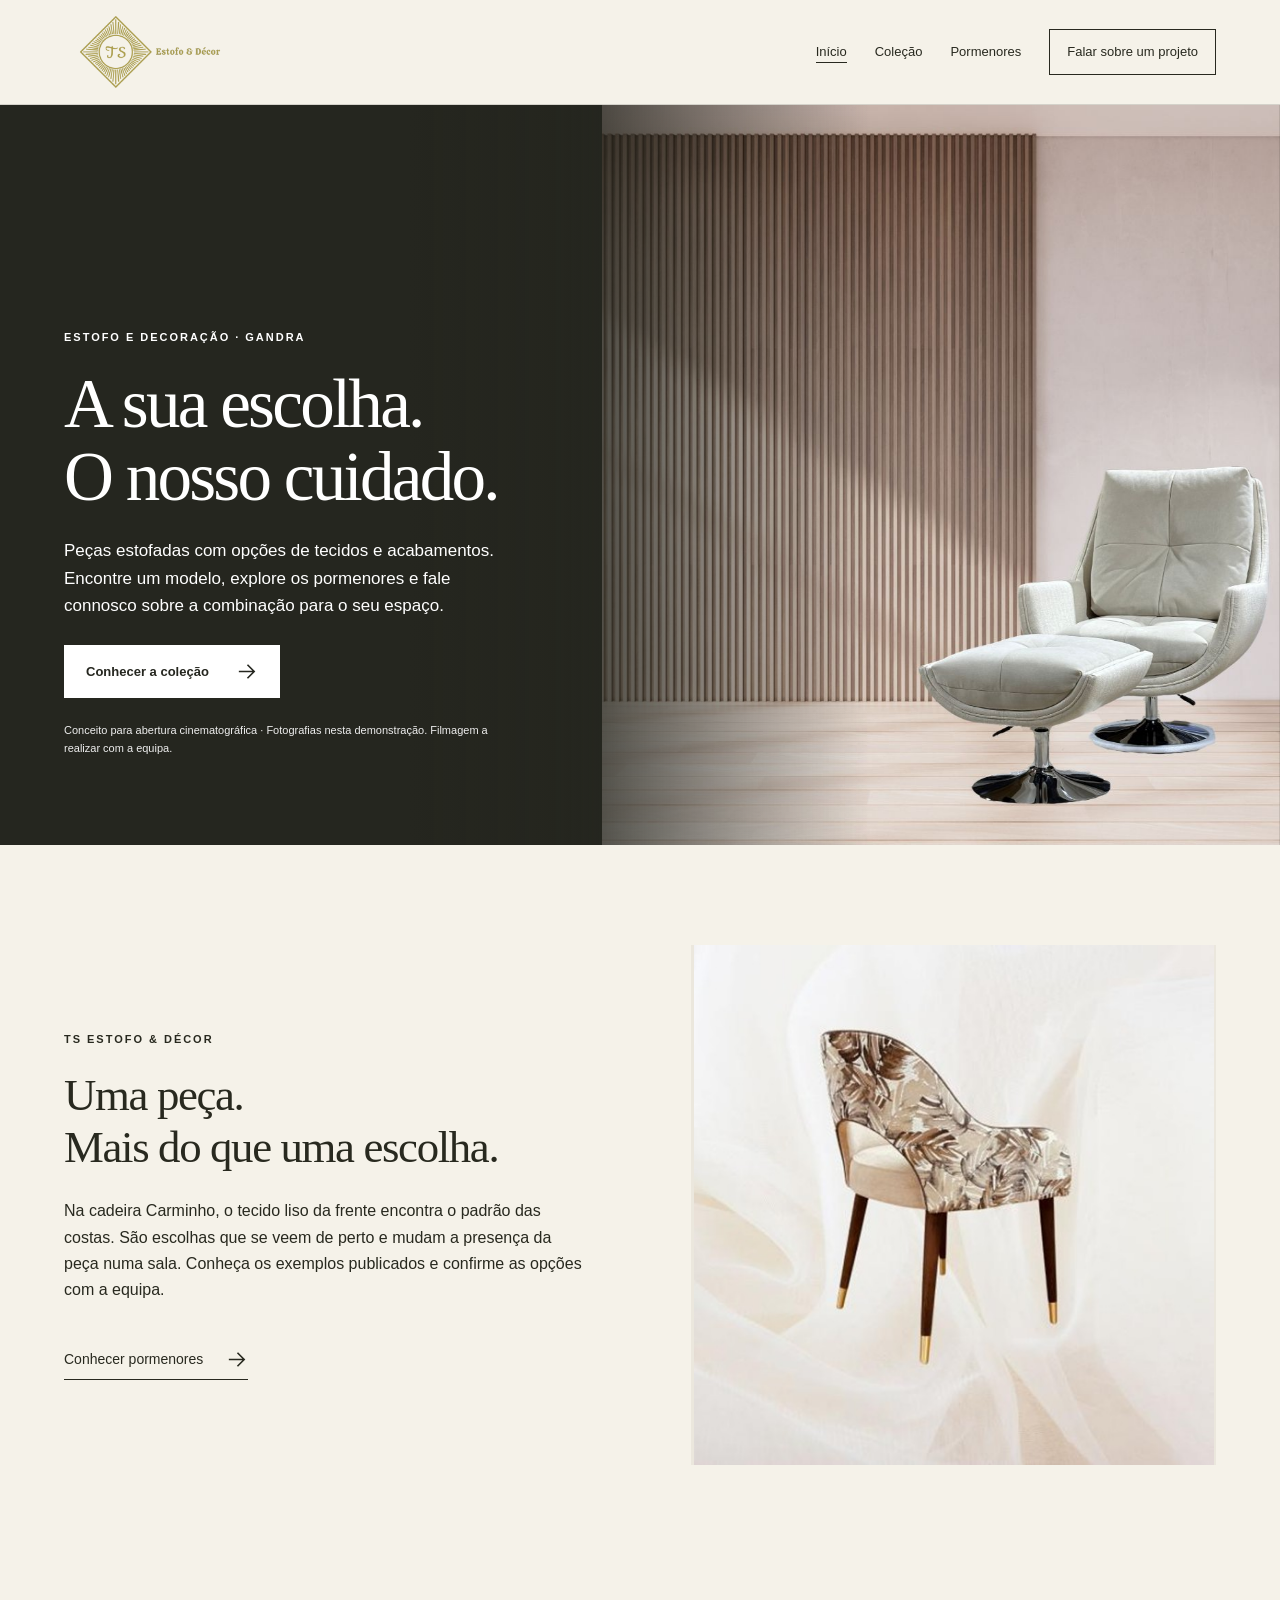
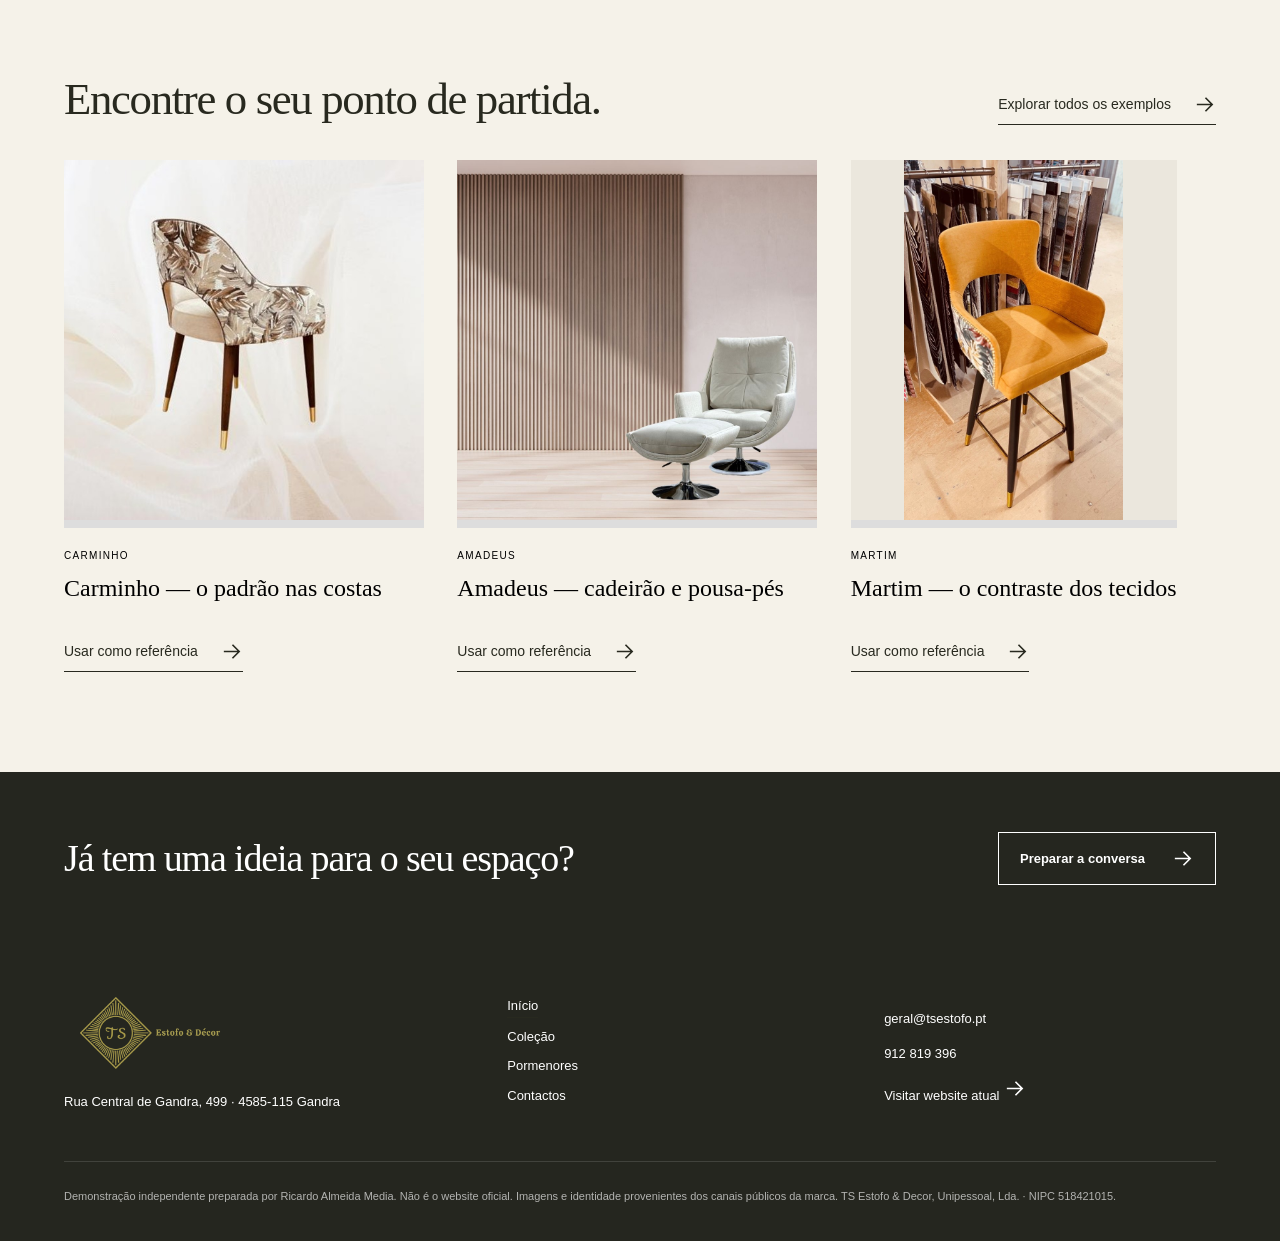
==== commit e51913fb: "Keep independent demo disclosure in footer" ====
--- a/index.html
+++ b/index.html
@@ -1,3 +1,3 @@
-<!doctype html><html lang="pt-PT"><head><meta charset="utf-8"><meta name="viewport" content="width=device-width,initial-scale=1"><meta name="robots" content="noindex,nofollow,noarchive"><meta name="description" content="Demonstração independente de website para TS Estofo &amp; Décor."><title>Início · TS Estofo &amp; Décor</title><link rel="stylesheet" href="styles.css"><script src="site.js" defer></script></head><body class="ts"><a class="skip" href="#conteudo">Saltar para o conteúdo</a><div class="demo">Demonstração independente · Ricardo Almeida Media · <a href="https://tsestofo.pt/" target="_blank" rel="noopener">Website oficial</a></div><header class="header"><a class="brand" href="index.html"><img src="assets/logo.png" alt="TS Estofo &amp; Décor"><span>TS Estofo &amp; Décor</span></a><button class="menu" aria-label="Abrir menu" aria-expanded="false" aria-controls="mainnav">Menu <span aria-hidden="true">☰</span></button><nav id="mainnav" class="mainnav" aria-label="Navegação principal"><a href="index.html" aria-current="page">Início</a><a href="solucoes.html">Coleção</a><a href="trabalhos.html">Pormenores</a><a class="nav-cta" href="contactos.html">Falar sobre um projeto</a></nav></header><main id="conteudo"><section class="hero"><img src="assets/amadeus.jpg" alt="Trabalho apresentado no website da TS Estofo &amp; Décor" fetchpriority="high"><div class="hero-inner"><p class="eyebrow">ESTOFO E DECORAÇÃO · GANDRA</p><h1>A sua escolha.
+<!doctype html><html lang="pt-PT"><head><meta charset="utf-8"><meta name="viewport" content="width=device-width,initial-scale=1"><meta name="robots" content="noindex,nofollow,noarchive"><meta name="description" content="Demonstração independente de website para TS Estofo &amp; Décor."><title>Início · TS Estofo &amp; Décor</title><link rel="stylesheet" href="styles.css"><script src="site.js" defer></script></head><body class="ts"><a class="skip" href="#conteudo">Saltar para o conteúdo</a><header class="header"><a class="brand" href="index.html"><img src="assets/logo.png" alt="TS Estofo &amp; Décor"><span>TS Estofo &amp; Décor</span></a><button class="menu" aria-label="Abrir menu" aria-expanded="false" aria-controls="mainnav">Menu <span aria-hidden="true">☰</span></button><nav id="mainnav" class="mainnav" aria-label="Navegação principal"><a href="index.html" aria-current="page">Início</a><a href="solucoes.html">Coleção</a><a href="trabalhos.html">Pormenores</a><a class="nav-cta" href="contactos.html">Falar sobre um projeto</a></nav></header><main id="conteudo"><section class="hero"><img src="assets/amadeus.jpg" alt="Trabalho apresentado no website da TS Estofo &amp; Décor" fetchpriority="high"><div class="hero-inner"><p class="eyebrow">ESTOFO E DECORAÇÃO · GANDRA</p><h1>A sua escolha.
 O nosso cuidado.</h1><p>Peças estofadas com opções de tecidos e acabamentos. Encontre um modelo, explore os pormenores e fale connosco sobre a combinação para o seu espaço.</p><div class="actions"><a class="btn" href="solucoes.html">Conhecer a coleção<svg class="arrow" viewBox="0 0 24 24" fill="none" aria-hidden="true"><path d="M4 12h15M13 5l7 7-7 7" stroke="currentColor" stroke-width="1.7"/></svg></a></div><p class="film-note">Conceito para abertura cinematográfica · Fotografias nesta demonstração. Filmagem a realizar com a equipa.</p></div></section><section class="section"><div class="wrap split"><div><p class="eyebrow">TS Estofo &amp; Décor</p><h2>Uma peça.
 Mais do que uma escolha.</h2><p>Na cadeira Carminho, o tecido liso da frente encontra o padrão das costas. São escolhas que se veem de perto e mudam a presença da peça numa sala. Conheça os exemplos publicados e confirme as opções com a equipa.</p><a class="text-link" href="trabalhos.html">Conhecer pormenores<svg class="arrow" viewBox="0 0 24 24" fill="none" aria-hidden="true"><path d="M4 12h15M13 5l7 7-7 7" stroke="currentColor" stroke-width="1.7"/></svg></a></div><img src="assets/carminho.jpg" alt="Carminho — o padrão nas costas" loading="lazy"></div></section><section class="section"><div class="wrap"><div class="sectionhead"><h2>Encontre o seu ponto de partida.</h2><a class="text-link" href="trabalhos.html">Explorar todos os exemplos<svg class="arrow" viewBox="0 0 24 24" fill="none" aria-hidden="true"><path d="M4 12h15M13 5l7 7-7 7" stroke="currentColor" stroke-width="1.7"/></svg></a></div><div class="grid"><article data-category="Carminho"><button class="card" data-image="assets/carminho.jpg" data-title="Carminho — o padrão nas costas" aria-label="Ampliar Carminho — o padrão nas costas"><div class="frame"><img src="assets/carminho.jpg" alt="Carminho — o padrão nas costas" loading="lazy"></div><small>Carminho</small><h3>Carminho — o padrão nas costas</h3></button><a class="text-link" href="contactos.html?referencia=Carminho%20%E2%80%94%20o%20padr%C3%A3o%20nas%20costas">Usar como referência<svg class="arrow" viewBox="0 0 24 24" fill="none" aria-hidden="true"><path d="M4 12h15M13 5l7 7-7 7" stroke="currentColor" stroke-width="1.7"/></svg></a></article><article data-category="Amadeus"><button class="card" data-image="assets/amadeus.jpg" data-title="Amadeus — cadeirão e pousa-pés" aria-label="Ampliar Amadeus — cadeirão e pousa-pés"><div class="frame"><img src="assets/amadeus.jpg" alt="Amadeus — cadeirão e pousa-pés" loading="lazy"></div><small>Amadeus</small><h3>Amadeus — cadeirão e pousa-pés</h3></button><a class="text-link" href="contactos.html?referencia=Amadeus%20%E2%80%94%20cadeir%C3%A3o%20e%20pousa-p%C3%A9s">Usar como referência<svg class="arrow" viewBox="0 0 24 24" fill="none" aria-hidden="true"><path d="M4 12h15M13 5l7 7-7 7" stroke="currentColor" stroke-width="1.7"/></svg></a></article><article data-category="Martim"><button class="card" data-image="assets/martim.jpg" data-title="Martim — o contraste dos tecidos" aria-label="Ampliar Martim — o contraste dos tecidos"><div class="frame"><img src="assets/martim.jpg" alt="Martim — o contraste dos tecidos" loading="lazy"></div><small>Martim</small><h3>Martim — o contraste dos tecidos</h3></button><a class="text-link" href="contactos.html?referencia=Martim%20%E2%80%94%20o%20contraste%20dos%20tecidos">Usar como referência<svg class="arrow" viewBox="0 0 24 24" fill="none" aria-hidden="true"><path d="M4 12h15M13 5l7 7-7 7" stroke="currentColor" stroke-width="1.7"/></svg></a></article></div></div></section><section class="band"><div class="wrap"><h2>Já tem uma ideia para o seu espaço?</h2><a class="btn outline" href="contactos.html">Preparar a conversa<svg class="arrow" viewBox="0 0 24 24" fill="none" aria-hidden="true"><path d="M4 12h15M13 5l7 7-7 7" stroke="currentColor" stroke-width="1.7"/></svg></a></div></section></main><footer class="footer"><div class="wrap"><div class="footer-top"><div><a class="brand" href="index.html"><img src="assets/logo.png" alt="TS Estofo &amp; Décor"><span>TS Estofo &amp; Décor</span></a><p>Rua Central de Gandra, 499 · 4585-115 Gandra</p></div><nav aria-label="Navegação de rodapé"><a href="index.html" aria-current="page">Início</a><a href="solucoes.html">Coleção</a><a href="trabalhos.html">Pormenores</a><a href="contactos.html">Contactos</a></nav><div><p><a href="mailto:geral@tsestofo.pt">geral@tsestofo.pt</a></p><p><a href="tel:+351912819396">912 819 396</a></p><a href="https://tsestofo.pt/" target="_blank" rel="noopener">Visitar website atual <svg class="arrow" viewBox="0 0 24 24" fill="none" aria-hidden="true"><path d="M4 12h15M13 5l7 7-7 7" stroke="currentColor" stroke-width="1.7"/></svg></a></div></div><p class="legal">Demonstração independente preparada por Ricardo Almeida Media. Não é o website oficial. Imagens e identidade provenientes dos canais públicos da marca. TS Estofo &amp; Decor, Unipessoal, Lda. · NIPC 518421015.</p></div></footer><dialog class="modal" id="image-dialog" aria-label="Imagem em detalhe"><button class="close" data-close>Fechar</button><img src="assets/amadeus.jpg" alt=""><h2></h2><p class="small">Imagem publicada pela marca no website atual.</p></dialog></body></html>
